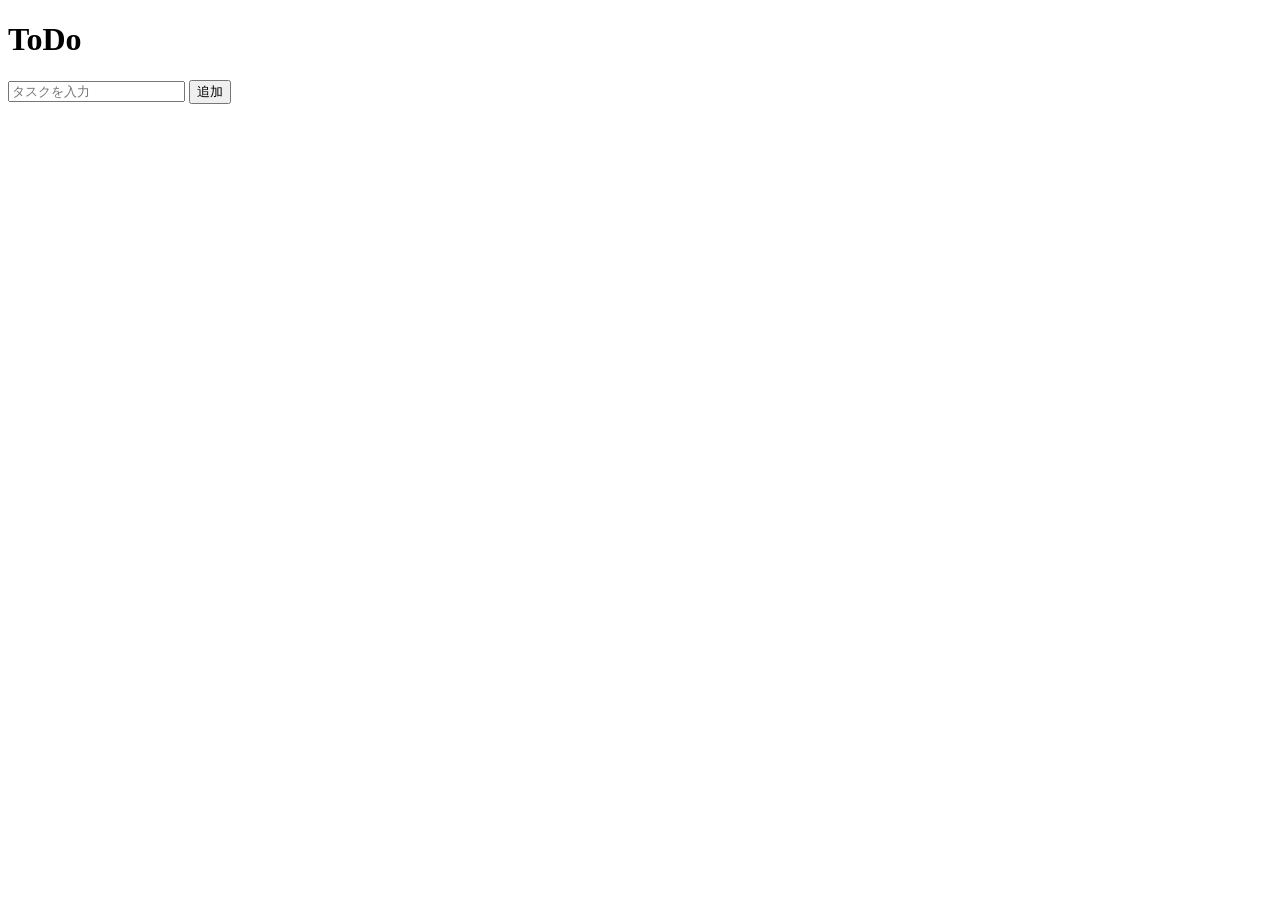
==== index.html @ 970f988b "Change header from 'ToDoリスト' to 'ToDo'" ====
<!DOCTYPE html>
<html lang="ja">
<head>
  <meta charset="UTF-8">
  <meta name="viewport" content="width=device-width, initial-scale=1.0">
  <title>ToDoリスト</title>
  <link rel="stylesheet" href="style.css">
</head>
<body>
  <h1>ToDo</h1>
  <input id="task" placeholder="タスクを入力">
  <button id="add">追加</button>
  <ul id="list"></ul>

  <script src="script.js"></script>
</body>
</html>
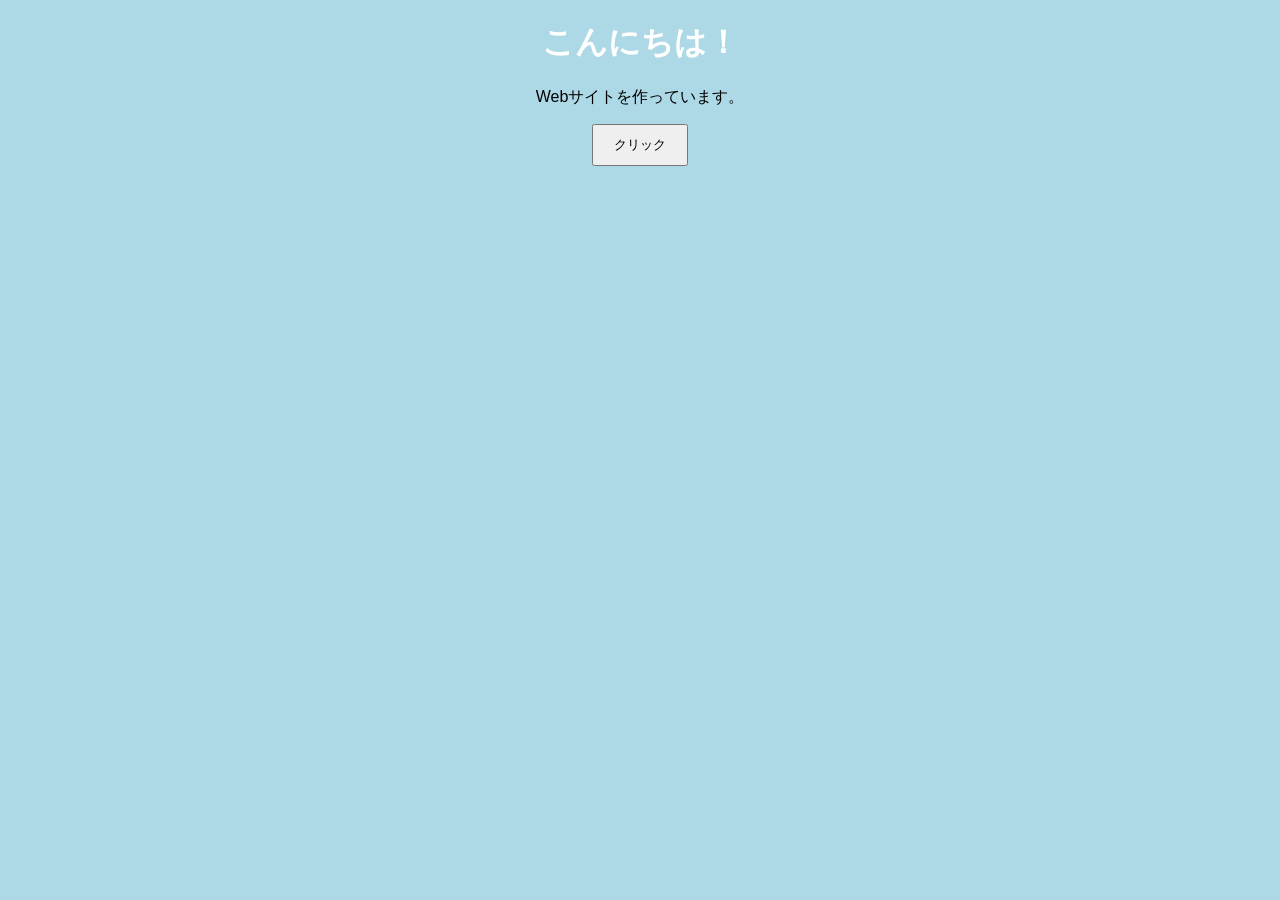
==== commit 19066baa: "Change title and main content in index.html Updated the title and content of the webpage to reflect " ====
--- a/index.html
+++ b/index.html
@@ -1,17 +1,21 @@
+
 <!DOCTYPE html>
 <html lang="ja">
 <head>
   <meta charset="UTF-8">
   <meta name="viewport" content="width=device-width, initial-scale=1.0">
-  <title>ToDoリスト</title>
+  <title>初めてのWebサイト</title>
+
+  <!-- CSSを読み込む -->
   <link rel="stylesheet" href="style.css">
 </head>
 <body>
-  <h1>ToDo</h1>
-  <input id="task" placeholder="タスクを入力">
-  <button id="add">追加</button>
-  <ul id="list"></ul>
+  <h1>こんにちは！</h1>
+  <p>Webサイトを作っています。</p>
+  <button id="myButton">クリック</button>
 
+  <!-- JavaScriptを読み込む -->
   <script src="script.js"></script>
 </body>
 </html>
+
--- a/style.css
+++ b/style.css
@@ -0,0 +1,14 @@
+
+body {
+  background-color: lightblue;
+  text-align: center;
+  font-family: sans-serif;
+}
+
+h1 {
+  color: white;
+}
+
+button {
+  padding: 10px 20px;
+}
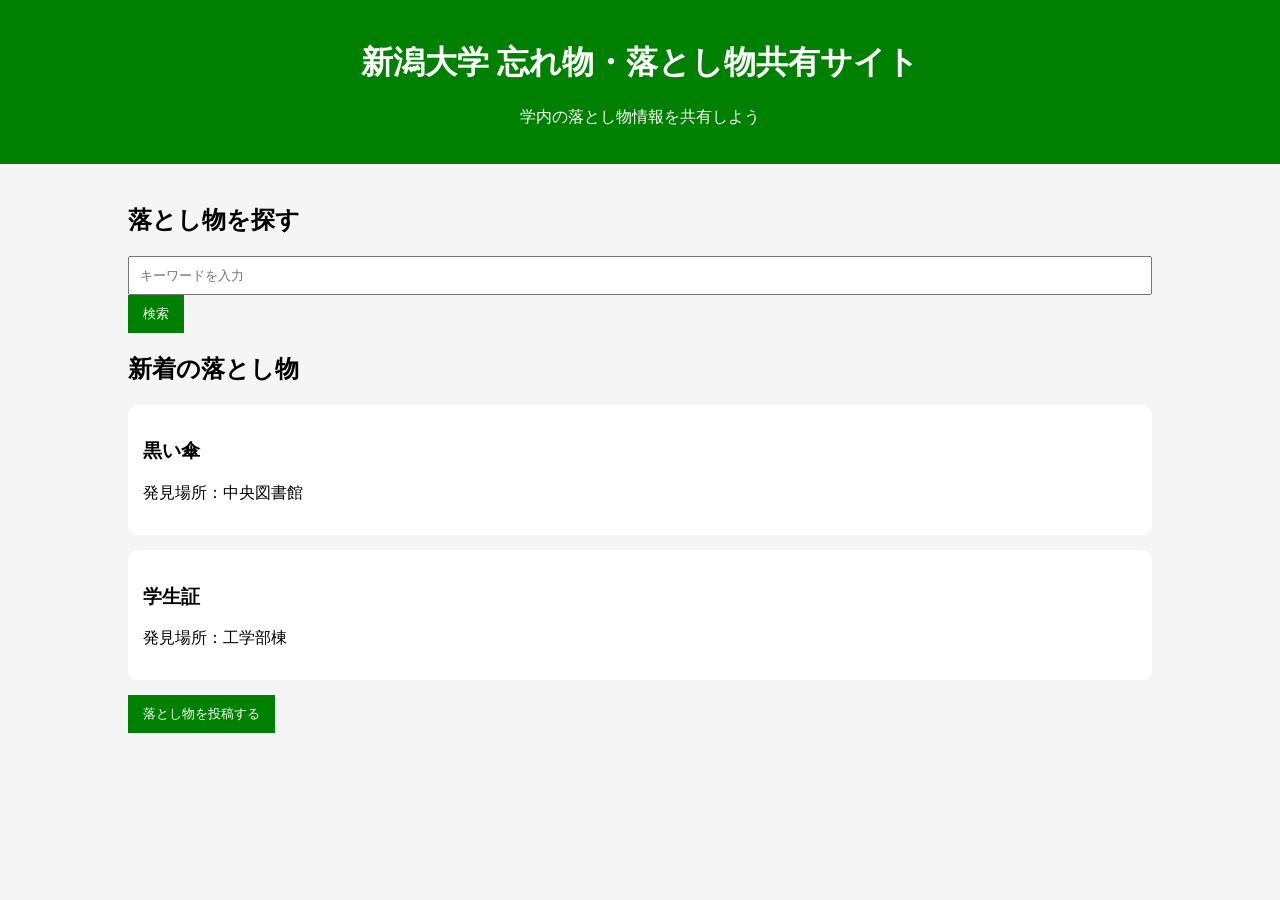
==== commit dcd7aa96: "投稿フォームを追加" ====
--- a/index.html
+++ b/index.html
@@ -10,11 +10,34 @@
   <link rel="stylesheet" href="style.css">
 </head>
 <body>
-  <h1>こんにちは！</h1>
-  <p>Webサイトを作っています。</p>
-  <button id="myButton">クリック</button>
-
-  <!-- JavaScriptを読み込む -->
+  <header>
+    <h1>新潟大学 忘れ物・落とし物共有サイト</h1>
+    <p>学内の落とし物情報を共有しよう</p>
+  </header>
+  
+  <main>
+    <h2>落とし物を探す</h2>
+    
+    <input type="text" placeholder="キーワードを入力">
+    <button>検索</button>
+    
+    <h2>新着の落とし物</h2>
+    
+    <div>
+      <h3>黒い傘</h3>
+      <p>発見場所：中央図書館</p>
+    </div>
+    
+    <div>
+      <h3>学生証</h3>
+      <p>発見場所：工学部棟</p>
+    </div>
+    
+    <button onclick="location.href='post.html'">
+      落とし物を投稿する
+    </button>
+  </main>
+  
   <script src="script.js"></script>
 </body>
 </html>
--- a/style.css
+++ b/style.css
@@ -1,14 +1,52 @@
-
 body {
-  background-color: lightblue;
-  text-align: center;
-  font-family: sans-serif;
+    margin: 0;
+    font-family: Arial, sans-serif;
+    background-color: #f5f5f5;
 }
 
-h1 {
-  color: white;
+header {
+    background-color: #008000;
+    color: white;
+    text-align: center;
+    padding: 20px;
+}
+
+main {
+    width: 80%;
+    margin: auto;
+    padding: 20px;
+}
+
+input {
+    padding: 10px;
+    width: 250px;
 }
 
 button {
-  padding: 10px 20px;
+    background-color: #008000;
+    color: white;
+    border: none;
+    padding: 10px 15px;
+    cursor: pointer;
 }
+
+div {
+    background-color: white;
+    padding: 15px;
+    margin: 15px 0;
+    border-radius: 10px;
+}
+
+form {
+    background-color: white;
+    padding: 20px;
+    border-radius: 10px;
+}
+
+input,
+select,
+textarea {
+    width: 100%;
+    padding: 10px;
+    box-sizing: border-box;
+}
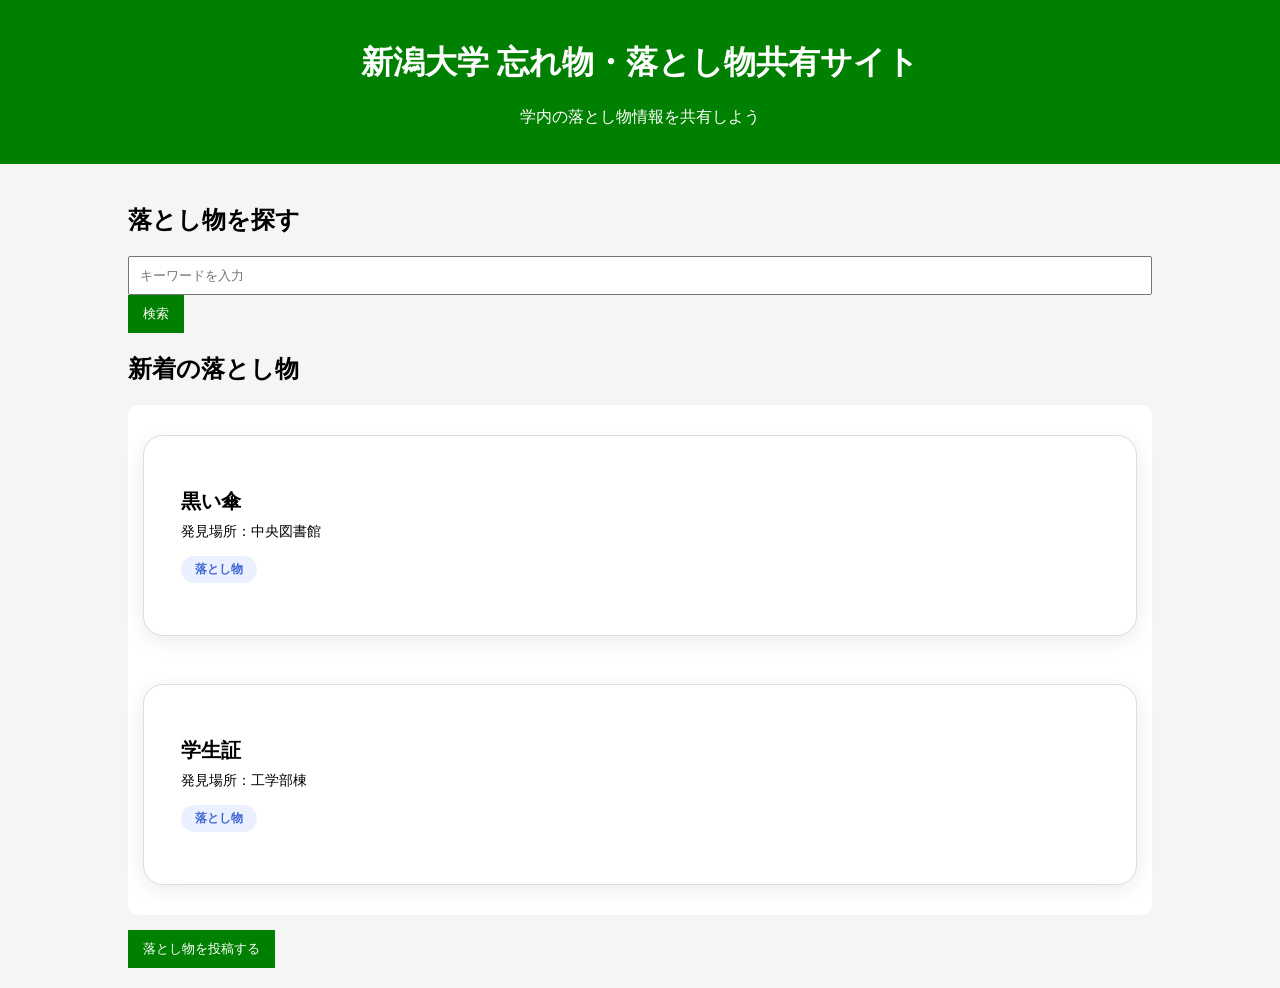
==== commit 59bc0ba4: "Update index.html" ====
--- a/index.html
+++ b/index.html
@@ -21,17 +21,29 @@
     <input type="text" placeholder="キーワードを入力">
     <button>検索</button>
     
-    <h2>新着の落とし物</h2>
+<h2>新着の落とし物</h2>
+
+<div class="item-list">
     
-    <div>
+  <div class="item">
+    <div class="item-info">
       <h3>黒い傘</h3>
       <p>発見場所：中央図書館</p>
+      <span class="status">落とし物</span>
     </div>
+  </div>
     
-    <div>
+  <div class="item">
+    <div class="item-info">
       <h3>学生証</h3>
       <p>発見場所：工学部棟</p>
+      <span class="status">落とし物</span>
     </div>
+  </div>
+</div>
+    
+      
+    
     
     <button onclick="location.href='post.html'">
       落とし物を投稿する
--- a/style.css
+++ b/style.css
@@ -1,3 +1,10 @@
+:root {
+    --border: #dddddd;
+    --shadow: 0 5px 20px rgba(0, 0, 0, 0.08);
+    --accent: #008000;
+    --subtext: #666666;
+}
+
 body {
     margin: 0;
     font-family: Arial, sans-serif;
@@ -49,4 +56,206 @@
     width: 100%;
     padding: 10px;
     box-sizing: border-box;
-}+}
+
+textarea {
+    min-height: 130px;
+    resize: vertical;
+}
+
+/* =========================================
+   ITEM LIST
+========================================= */
+
+.item-list {
+    display: flex;
+    flex-direction: column;
+    gap: 18px;
+}
+
+/* カード */
+.item,
+.card {
+    display: flex;
+    align-items: center;
+    gap: 24px;
+
+    background: white;
+
+    padding: 22px;
+    border-radius: 20px;
+
+    border: 1px solid var(--border);
+
+    box-shadow: var(--shadow);
+
+    transition: transform 0.25s, box-shadow 0.25s;
+}
+
+.item:hover,
+.card:hover {
+    transform: translateY(-5px);
+    box-shadow: 0 15px 35px rgba(20, 33, 61, 0.1);
+}
+
+/* 画像 */
+.item img,
+.card img {
+    width: 130px;
+    height: 130px;
+
+    object-fit: cover;
+
+    border-radius: 15px;
+    flex-shrink: 0;
+}
+
+/* 情報 */
+.item-info {
+    flex: 1;
+    min-width: 0;
+}
+
+.item-info h3 {
+    margin: 0 0 8px;
+    font-size: 20px;
+    font-weight: 750;
+}
+
+.item-info p {
+    margin: 5px 0;
+    font-size: 14px;
+}
+
+/* ステータス */
+.status {
+    display: inline-block;
+
+    background: #eaf0ff;
+    color: #4169d5;
+
+    padding: 5px 14px;
+    margin-top: 10px;
+
+    border-radius: 30px;
+
+    font-size: 12px;
+    font-weight: 700;
+}
+
+/* ========================================
+   LINKS & IMAGES
+======================================== */
+
+a {
+    color: var(--accent);
+    text-decoration: none;
+}
+
+img {
+    max-width: 100%;
+}
+
+/* =========================================
+   FOOTER
+========================================= */
+
+footer {
+    text-align: center;
+    padding: 40px 20px;
+    margin-top: 80px;
+
+    border-top: 1px solid var(--border);
+
+    font-size: 13px;
+    color: var(--subtext);
+}
+
+/* =========================================
+   RESPONSIVE
+========================================= */
+
+@media (max-width: 768px) {
+
+    header {
+        padding: 16px 5%;
+        flex-direction: column;
+        align-items: flex-start;
+    }
+
+    header h1 {
+        font-size: 21px;
+    }
+
+    nav {
+        gap: 16px;
+    }
+
+    main {
+        margin: 30px auto;
+    }
+
+    .item,
+    .card {
+        padding: 16px;
+        gap: 14px;
+    }
+
+    .item img,
+    .card img {
+        width: 90px;
+        height: 90px;
+    }
+
+    .item-info h3 {
+        font-size: 16px;
+    }
+
+    .item-info p {
+        font-size: 12px;
+    }
+
+    form {
+        padding: 22px;
+    }
+
+    .search-area {
+        padding: 20px;
+    }
+}
+
+@media (prefers-reduced-motion: reduce) {
+    *,
+    *::before,
+    *::after {
+        scroll-behavior: auto !important;
+        transition: none !important;
+    }
+}
+
+/* スクロール時のヘッダー */
+header.scrolled {
+    box-shadow: 0 5px 25px rgba(20, 33, 61, 0.10);
+}
+
+/* カードがふわっと表示される */
+.fade-in {
+    opacity: 0;
+    transform: translateY(20px);
+    transition: opacity 0.6s ease, transform 0.6s ease;
+}
+
+.fade-in.visible {
+    opacity: 1;
+    transform: translateY(0);
+}
+
+/* 動きを減らす設定の利用者への対応 */
+@media (prefers-reduced-motion: reduce) {
+    .fade-in {
+        opacity: 1;
+        transform: none;
+        transition: none;
+    }
+
+}
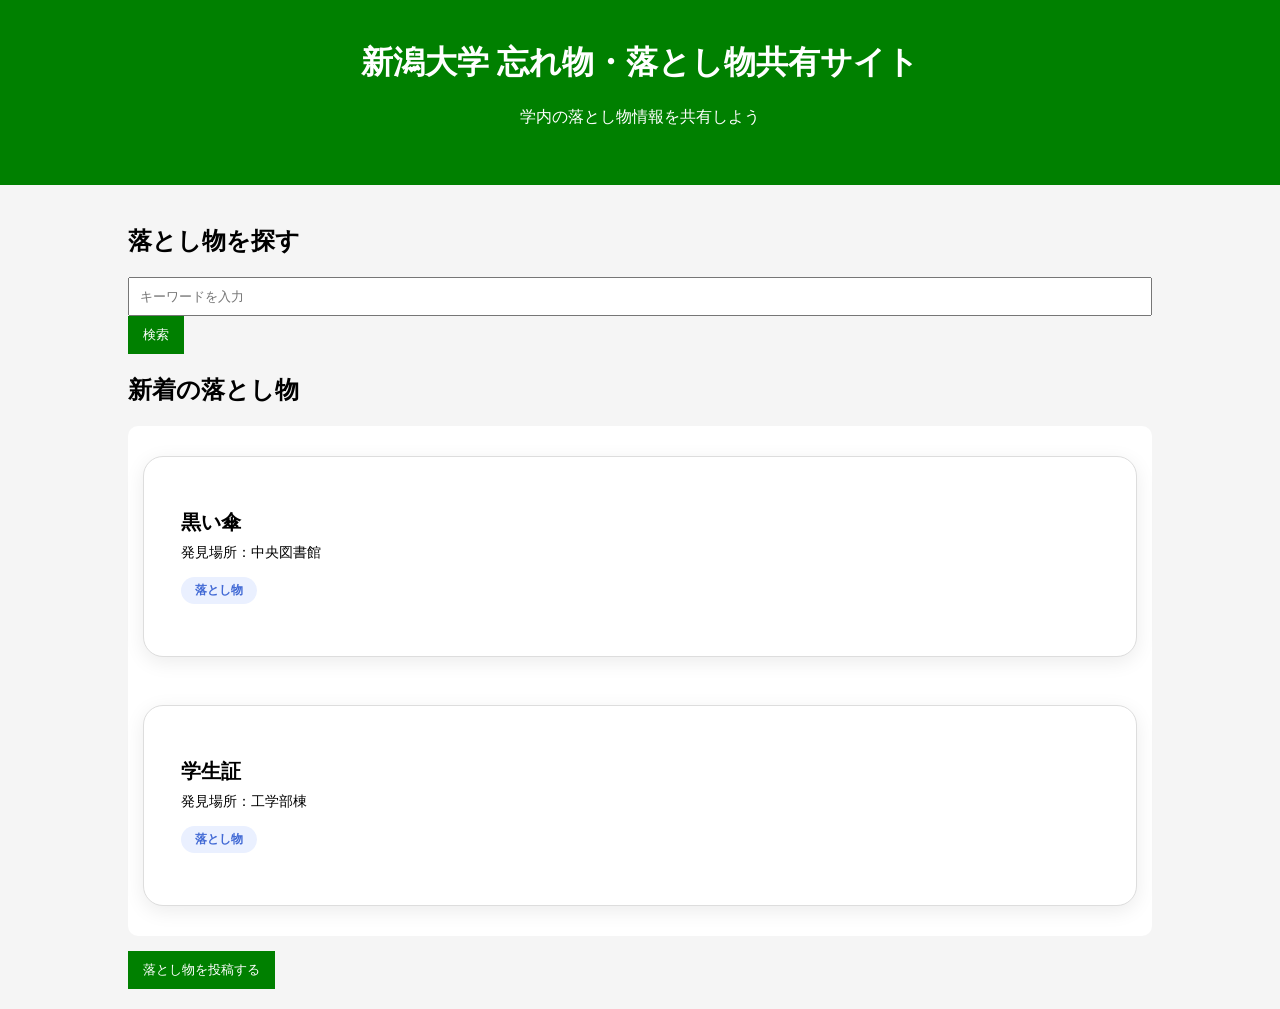
==== commit 0b9c0340: "Add login link to index.html" ====
--- a/index.html
+++ b/index.html
@@ -13,6 +13,10 @@
   <header>
     <h1>新潟大学 忘れ物・落とし物共有サイト</h1>
     <p>学内の落とし物情報を共有しよう</p>
+
+    <a href="mail.html" class="login-button">
+      ログイン・新規登録
+    </a> 
   </header>
   
   <main>
@@ -50,7 +54,7 @@
     </button>
   </main>
   
-  <script src="script.js"></script>
+  <script src="style.js"></script>
 </body>
 </html>
 
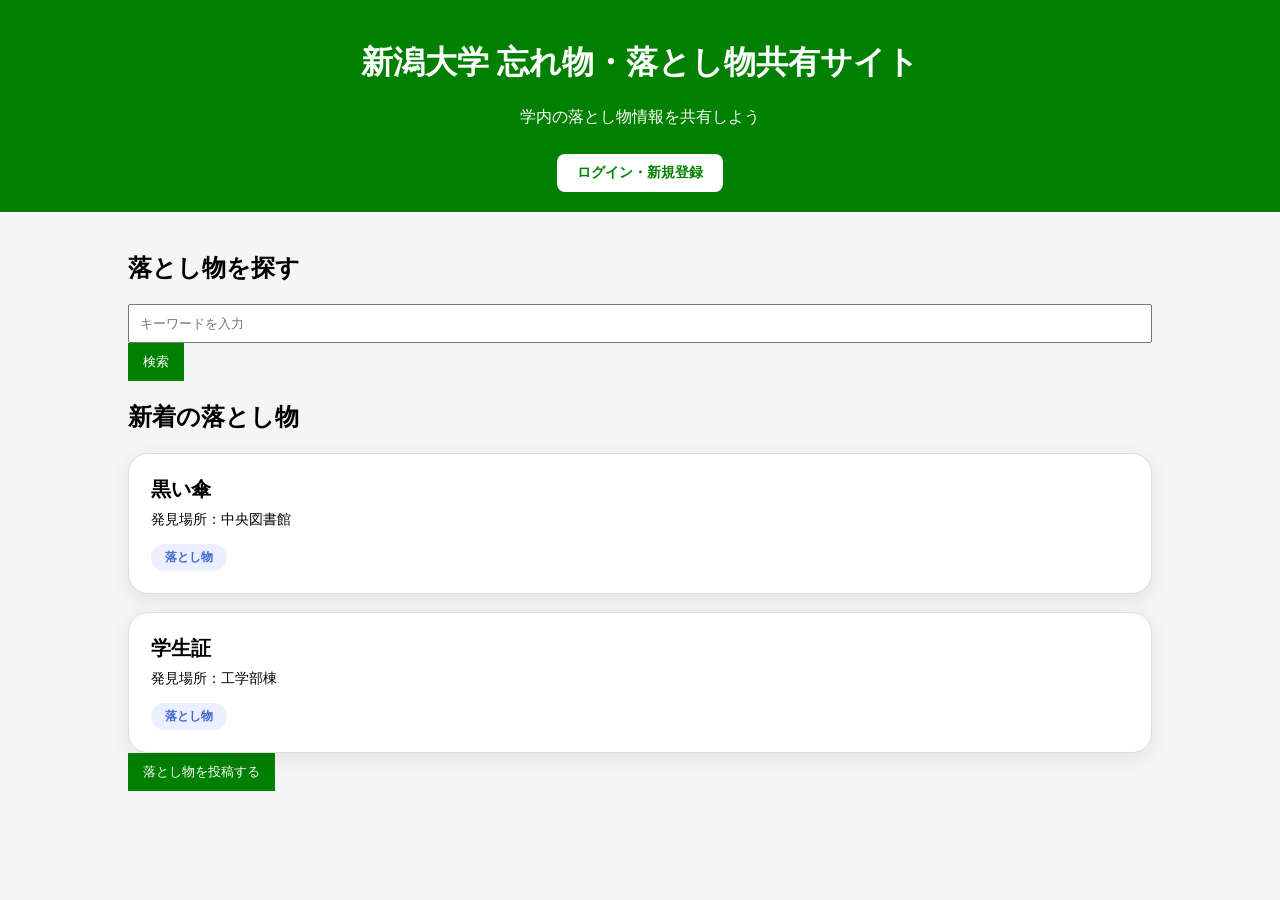
==== commit f9763022: "auth" ====
--- a/index.html
+++ b/index.html
@@ -4,7 +4,7 @@
 <head>
   <meta charset="UTF-8">
   <meta name="viewport" content="width=device-width, initial-scale=1.0">
-  <title>初めてのWebサイト</title>
+  <title>新潟大学 忘れ物・落とし物共有サイト</title>
 
   <!-- CSSを読み込む -->
   <link rel="stylesheet" href="style.css">
--- a/style.css
+++ b/style.css
@@ -37,13 +37,6 @@
     cursor: pointer;
 }
 
-div {
-    background-color: white;
-    padding: 15px;
-    margin: 15px 0;
-    border-radius: 10px;
-}
-
 form {
     background-color: white;
     padding: 20px;
@@ -259,3 +252,158 @@
     }
 
 }
+
+/* ログイン・新規登録ボタン */
+.login-button {
+    display: inline-block;
+    background-color: white;
+    color: #008000;
+    padding: 10px 20px;
+    border-radius: 8px;
+    font-size: 14px;
+    font-weight: bold;
+    text-decoration: none;
+    margin-top: 10px;
+    transition: background-color 0.3s, transform 0.3s;
+}
+
+/* マウスを重ねたとき */
+.login-button:hover {
+    background-color: #e8f5e9;
+    transform: translateY(-2px);
+}
+
+/* 投稿フォームのデザイン */
+form {
+    max-width: 600px;
+    margin: 25px auto;
+    padding: 30px;
+    background-color: white;
+    border-radius: 15px;
+    box-shadow: 0 5px 20px rgba(0, 0, 0, 0.08);
+}
+
+/* 入力項目の名前 */
+form label {
+    font-weight: bold;
+    color: #333333;
+}
+
+/* 入力欄 */
+form input,
+form select,
+form textarea {
+    margin-top: 8px;
+    border: 1px solid #cccccc;
+    border-radius: 8px;
+    font-size: 16px;
+    background-color: #fafafa;
+}
+
+/* 入力欄を選択したとき */
+form input:focus,
+form select:focus,
+form textarea:focus {
+    outline: none;
+    border-color: #008000;
+    background-color: white;
+    box-shadow: 0 0 0 3px rgba(0, 128, 0, 0.1);
+}
+
+/* 投稿ボタン */
+form button {
+    width: 100%;
+    padding: 14px;
+    margin-top: 15px;
+    border-radius: 8px;
+    font-size: 16px;
+    font-weight: bold;
+    transition: background-color 0.3s;
+}
+
+/* 投稿ボタンにマウスを重ねたとき */
+form button:hover {
+    background-color: #006400;
+}
+/* =========================
+   ログイン画面のデザイン
+========================= */
+
+/* ログイン画面全体 */
+.auth-page {
+    background-color: #f5f7f5;
+    min-height: 100vh;
+}
+
+/* ログイン画面のメイン部分 */
+.auth-main {
+    max-width: 500px;
+    margin: 40px auto;
+    padding: 20px;
+}
+
+/* ログイン画面の見出し */
+.auth-main h2 {
+    text-align: center;
+    color: #333333;
+    margin: 30px 0 20px;
+}
+
+/* ログインフォーム */
+.auth-main form {
+    background-color: white;
+    padding: 30px;
+    border-radius: 15px;
+    box-shadow: 0 5px 20px rgba(0, 0, 0, 0.08);
+}
+
+/* ログイン画面の入力欄 */
+.auth-main input {
+    width: 100%;
+    padding: 12px;
+    margin-top: 8px;
+    border: 1px solid #cccccc;
+    border-radius: 8px;
+    box-sizing: border-box;
+}
+
+/* ログイン画面のボタン */
+.auth-main form button {
+    width: 100%;
+    margin-top: 12px;
+    padding: 13px;
+    border-radius: 8px;
+    font-size: 15px;
+}
+
+/* 新規登録ボタン */
+.auth-main #signup {
+    background-color: white;
+    color: #008000;
+    border: 2px solid #008000;
+}
+
+/* 新規登録ボタンにマウスを重ねたとき */
+.auth-main #signup:hover {
+    background-color: #e8f5e9;
+}
+
+/* メッセージ表示 */
+.auth-main #message {
+    text-align: center;
+    margin-top: 20px;
+    color: #555555;
+}
+
+/* スマホ表示 */
+@media (max-width: 600px) {
+    .auth-main {
+        width: auto;
+        margin: 20px auto;
+        padding: 15px;
+    }
+
+    .auth-main form {
+        padding: 20px;
+    }
+}
